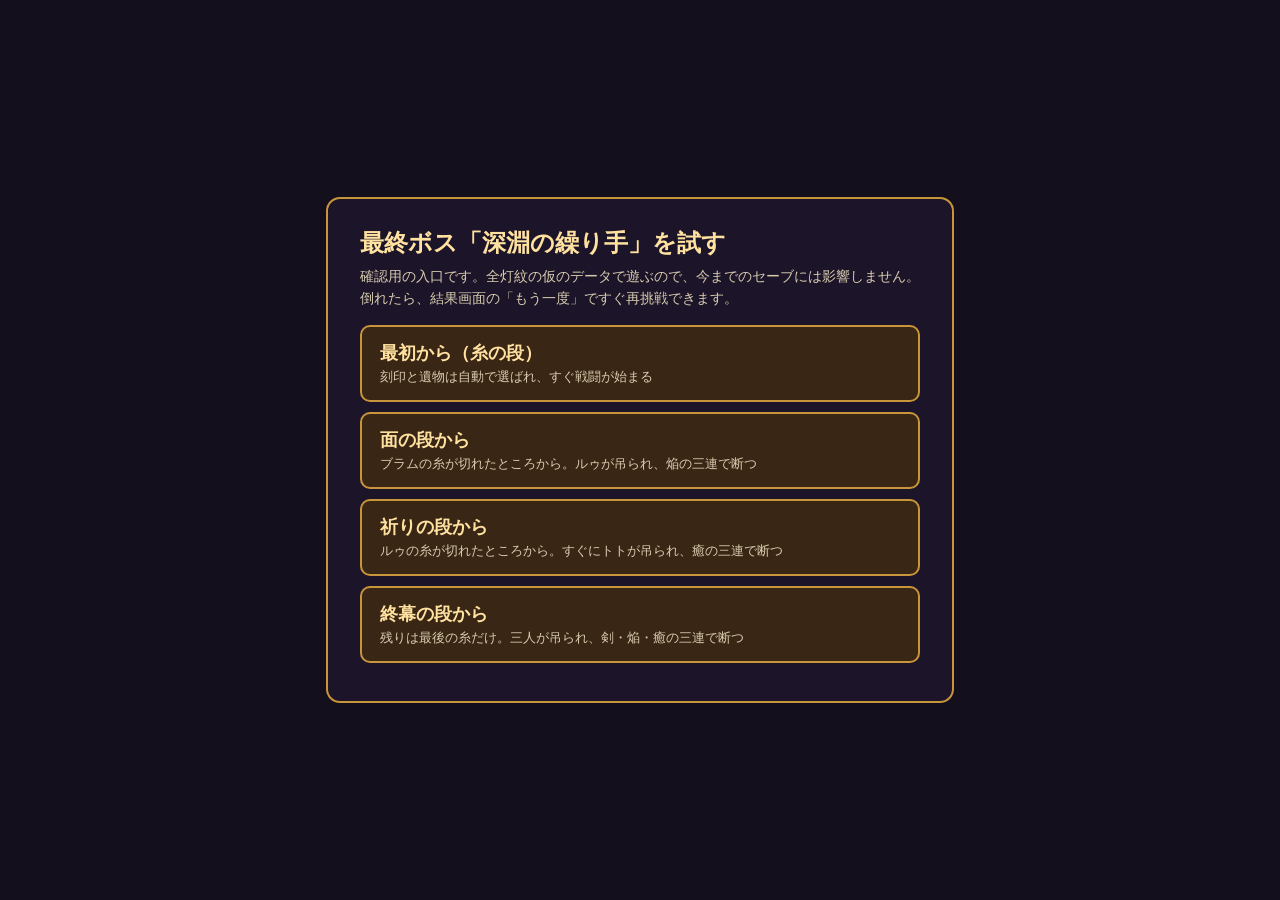
==== 最終ボスを試す.html @ 88806c09 "Stage 4 (4a-4b): B17 深淵の繰り手「四本の糸」 greybox; design docs The final boss B17 on its temporary art, read" ====
<!doctype html>
<html lang="ja">
<head>
<meta charset="utf-8">
<title>最終ボスを試す（確認用）</title>
<meta name="viewport" content="width=device-width, initial-scale=1">
<style>
  :root { color-scheme: dark; }
  body { margin: 0; min-height: 100vh; display: flex; align-items: center; justify-content: center; background: #140f1c; color: #efe5cf;
    font-family: "Yu Gothic UI", "Hiragino Maru Gothic ProN", "Meiryo", sans-serif; }
  .box { max-width: 560px; padding: 28px 32px; border: 2px solid #c9953b; border-radius: 14px; background: #1c1428; }
  h1 { margin: 0 0 6px; font-size: 24px; color: #ffe1a0; }
  p { margin: 6px 0 16px; line-height: 1.6; color: #d8ccb0; font-size: 14px; }
  a { display: block; margin: 10px 0; padding: 14px 18px; border-radius: 10px; background: #3a2614; border: 2px solid #c9953b;
    color: #ffe1a0; text-decoration: none; font-size: 18px; font-weight: 700; }
  a small { display: block; font-size: 13px; font-weight: 400; color: #d8ccb0; margin-top: 3px; }
  a:hover { background: #4a3214; }
</style>
</head>
<body>
<div class="box">
  <h1>最終ボス「深淵の繰り手」を試す</h1>
  <p>確認用の入口です。全灯紋の仮のデータで遊ぶので、今までのセーブには影響しません。倒れたら、結果画面の「もう一度」ですぐ再挑戦できます。</p>
  <a href="index.html?test=b17">最初から（糸の段）<small>刻印と遺物は自動で選ばれ、すぐ戦闘が始まる</small></a>
  <a href="index.html?test=b17&act=2">面の段から<small>ブラムの糸が切れたところから。ルゥが吊られ、焔の三連で断つ</small></a>
  <a href="index.html?test=b17&act=3">祈りの段から<small>ルゥの糸が切れたところから。すぐにトトが吊られ、癒の三連で断つ</small></a>
  <a href="index.html?test=b17&act=4">終幕の段から<small>残りは最後の糸だけ。三人が吊られ、剣・焔・癒の三連で断つ</small></a>
</div>
</body>
</html>
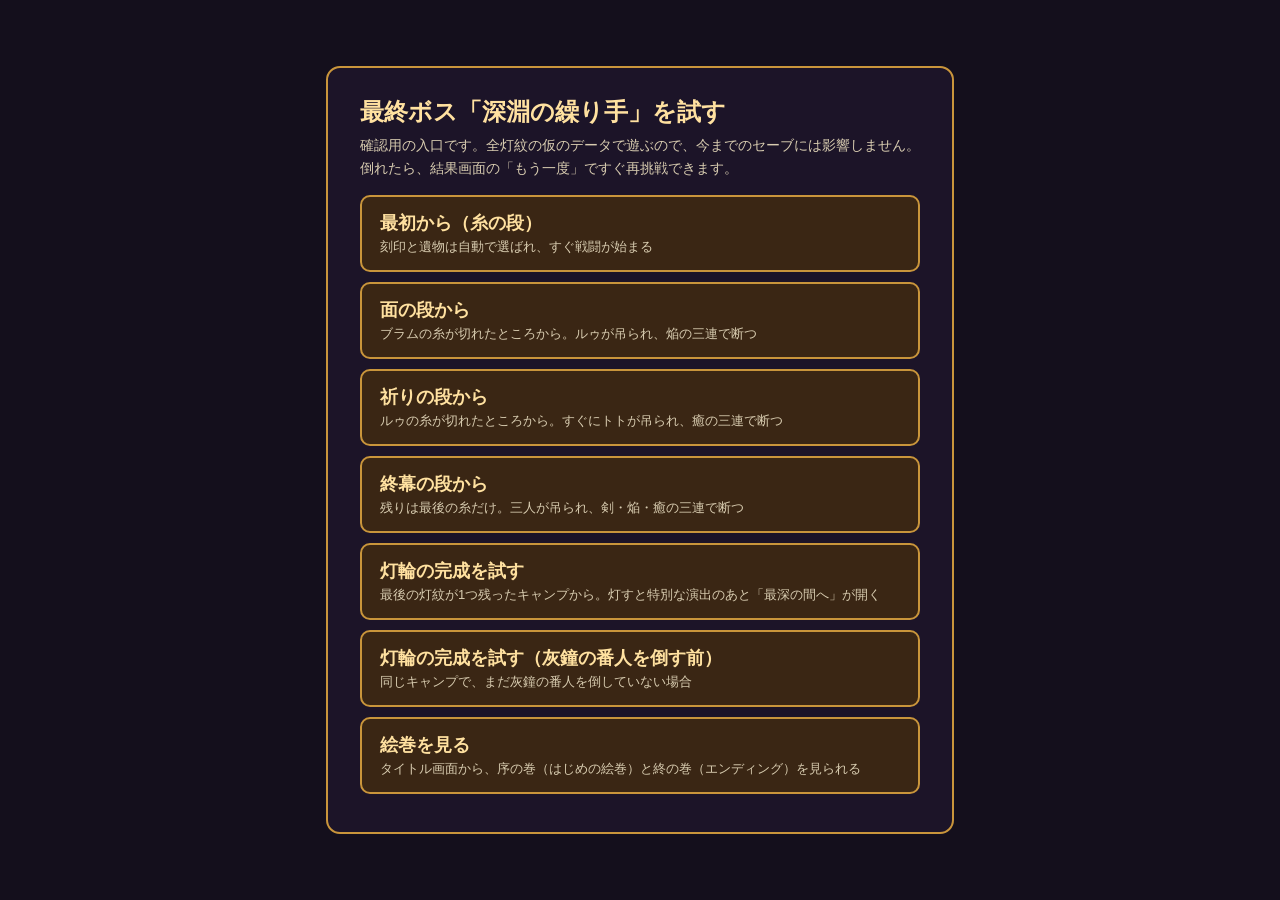
==== commit 84465ff2: "Stage 4d: B17 unlock, entrances, records, 灯輪の完成, 絵巻 - 4d-1: unlock (full tree + 灰鐘の番人), entrance aft" ====
--- a/最終ボスを試す.html
+++ b/最終ボスを試す.html
@@ -25,6 +25,9 @@
   <a href="index.html?test=b17&act=2">面の段から<small>ブラムの糸が切れたところから。ルゥが吊られ、焔の三連で断つ</small></a>
   <a href="index.html?test=b17&act=3">祈りの段から<small>ルゥの糸が切れたところから。すぐにトトが吊られ、癒の三連で断つ</small></a>
   <a href="index.html?test=b17&act=4">終幕の段から<small>残りは最後の糸だけ。三人が吊られ、剣・焔・癒の三連で断つ</small></a>
+  <a href="index.html?test=camp">灯輪の完成を試す<small>最後の灯紋が1つ残ったキャンプから。灯すと特別な演出のあと「最深の間へ」が開く</small></a>
+  <a href="index.html?test=camp&keeper=0">灯輪の完成を試す（灰鐘の番人を倒す前）<small>同じキャンプで、まだ灰鐘の番人を倒していない場合</small></a>
+  <a href="index.html?test=emaki">絵巻を見る<small>タイトル画面から、序の巻（はじめの絵巻）と終の巻（エンディング）を見られる</small></a>
 </div>
 </body>
 </html>
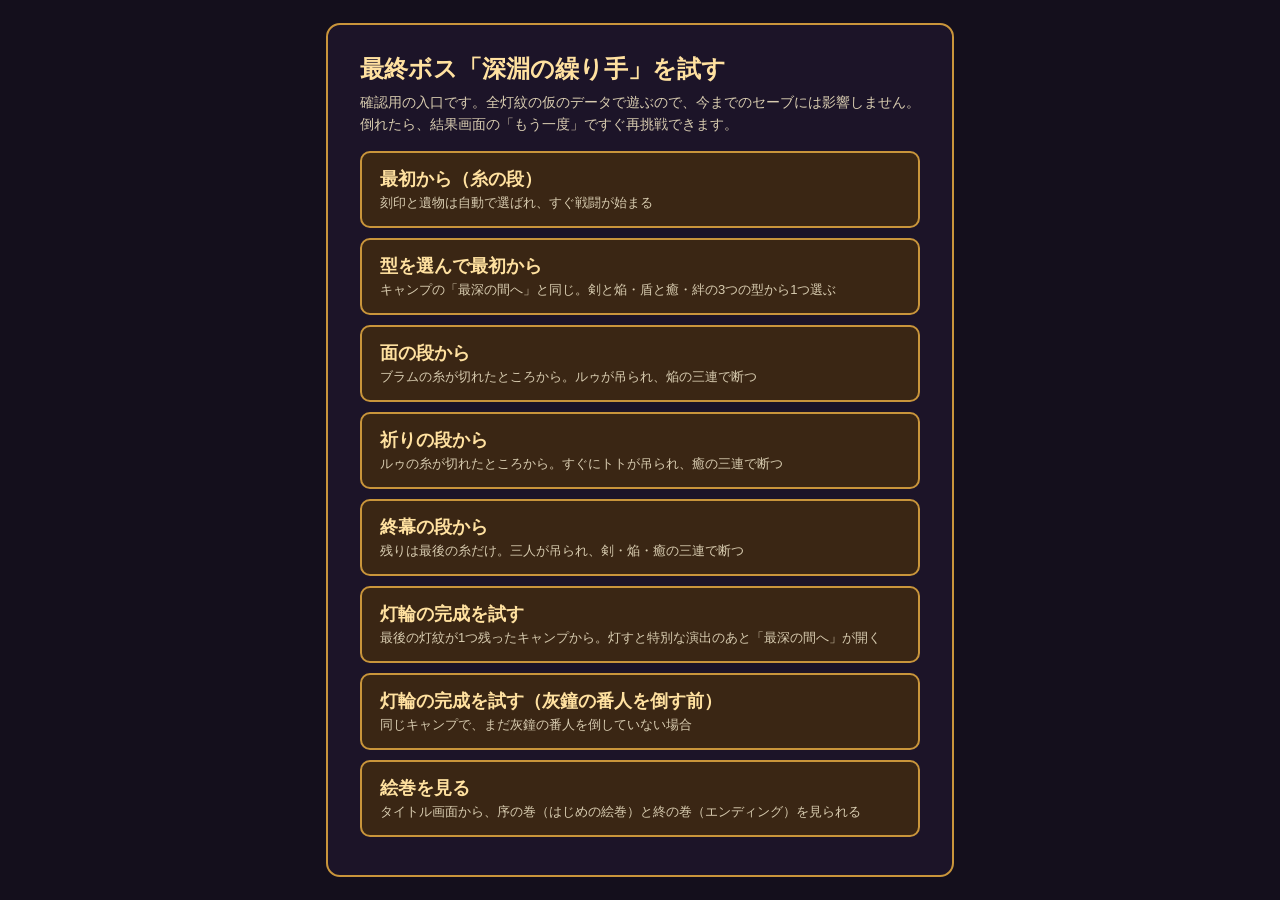
==== commit 9eb4ec41: "G5 fixes: 灰の底 at the first clear, B17 conditions in view, 最深の間へ 型 - the first 灰輪の主 kill offers さらに降り" ====
--- a/最終ボスを試す.html
+++ b/最終ボスを試す.html
@@ -22,6 +22,7 @@
   <h1>最終ボス「深淵の繰り手」を試す</h1>
   <p>確認用の入口です。全灯紋の仮のデータで遊ぶので、今までのセーブには影響しません。倒れたら、結果画面の「もう一度」ですぐ再挑戦できます。</p>
   <a href="index.html?test=b17">最初から（糸の段）<small>刻印と遺物は自動で選ばれ、すぐ戦闘が始まる</small></a>
+  <a href="index.html?test=b17&kit=1">型を選んで最初から<small>キャンプの「最深の間へ」と同じ。剣と焔・盾と癒・絆の3つの型から1つ選ぶ</small></a>
   <a href="index.html?test=b17&act=2">面の段から<small>ブラムの糸が切れたところから。ルゥが吊られ、焔の三連で断つ</small></a>
   <a href="index.html?test=b17&act=3">祈りの段から<small>ルゥの糸が切れたところから。すぐにトトが吊られ、癒の三連で断つ</small></a>
   <a href="index.html?test=b17&act=4">終幕の段から<small>残りは最後の糸だけ。三人が吊られ、剣・焔・癒の三連で断つ</small></a>
